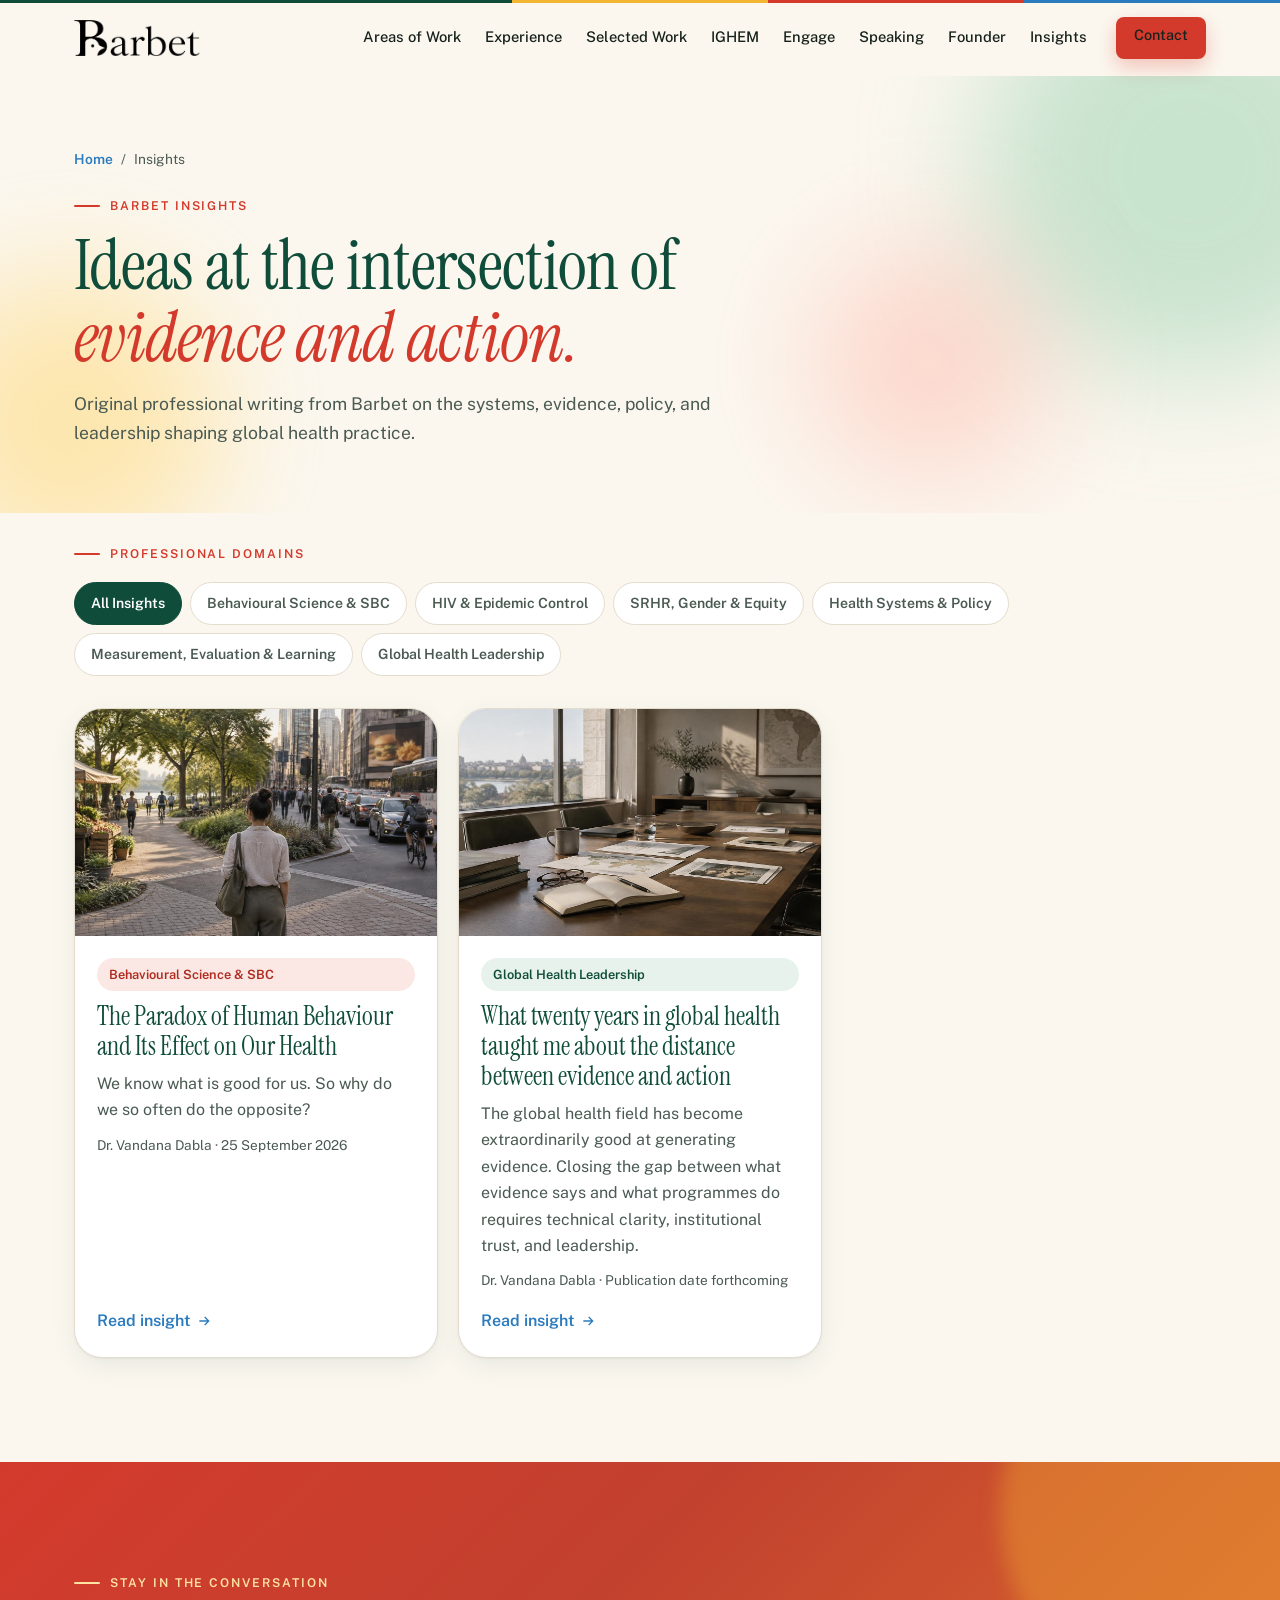
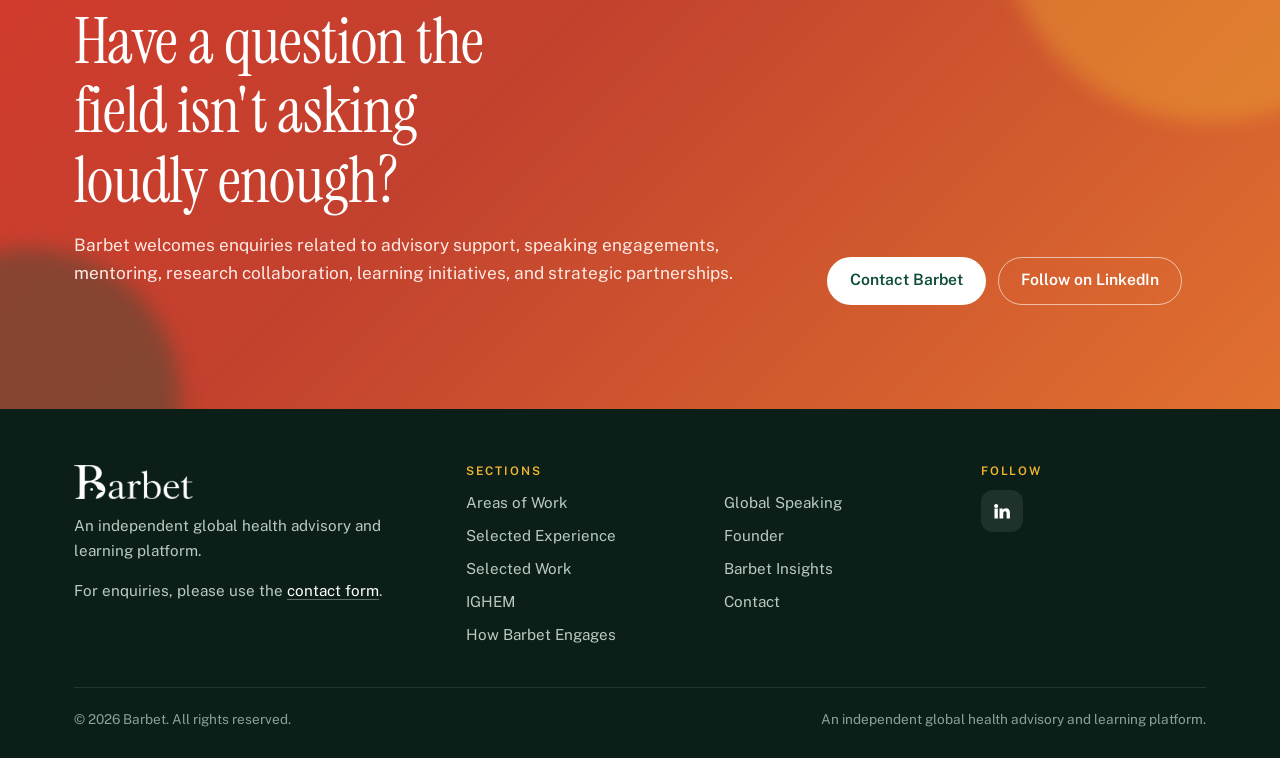
==== insights/index.html @ 93b140b6 "Barbet website" ====
<!doctype html>
<html lang="en" class="no-js">
<head>
  <meta charset="utf-8">
  <meta name="viewport" content="width=device-width, initial-scale=1, viewport-fit=cover">
  <title>Barbet Insights — Original thinking in global health</title>
  <meta name="description" content="Barbet Insights brings together original professional writing on evidence, policy, implementation, health equity, and global health leadership.">
  <meta name="theme-color" content="#0f4d3a">
  <link rel="canonical" href="https://barbetglobal.com/insights">
  <meta property="og:type" content="website">
  <meta property="og:site_name" content="Barbet">
  <meta property="og:url" content="https://barbetglobal.com/insights">
  <meta property="og:title" content="Barbet Insights — Original thinking in global health">
  <meta property="og:description" content="Barbet Insights brings together original professional writing on evidence, policy, implementation, health equity, and global health leadership.">
  <meta property="og:image" content="https://barbetglobal.com/assets/img/og-image.jpg">
  <meta name="twitter:card" content="summary_large_image">
  <meta name="twitter:title" content="Barbet Insights — Original thinking in global health">
  <meta name="twitter:description" content="Barbet Insights brings together original professional writing on evidence, policy, implementation, health equity, and global health leadership.">
  <meta name="twitter:image" content="https://barbetglobal.com/assets/img/og-image.jpg">
  <link rel="icon" type="image/png" href="../assets/img/favicon.png">
  <link rel="apple-touch-icon" href="../assets/img/apple-touch-icon.png">
  <link rel="preconnect" href="https://fonts.googleapis.com">
  <link rel="preconnect" href="https://fonts.gstatic.com" crossorigin>
  <link rel="stylesheet" href="https://fonts.googleapis.com/css2?family=Instrument+Serif:ital@0;1&family=Public+Sans:wght@300;400;500;600;700&display=swap">
  <link rel="stylesheet" href="../assets/css/site.css">
</head>
<body>
<a class="skip-link" href="#main">Skip to content</a>
<div class="progress" aria-hidden="true"></div>

<!-- HEADER (copied from index.html — keep in sync) -->
<header class="site-header">
  <div class="wrap header-inner">
    <a class="brand" href="../" aria-label="Barbet — home">
      <img src="../assets/img/barbet-logo.png" alt="Barbet" width="600" height="171">
    </a>
    <button class="nav-toggle" aria-expanded="false" aria-controls="site-nav">
      <svg viewBox="0 0 24 24" fill="none" stroke="currentColor" stroke-width="2" stroke-linecap="round"><path d="M4 7h16M4 12h16M4 17h10"/></svg><span class="sr-only">Open menu</span>
    </button>
    <nav class="nav" id="site-nav" aria-label="Main">
      <ul>
        <li><a href="../#areas">Areas of Work</a></li>
        <li><a href="../#experience">Experience</a></li>
        <li><a href="../#publications">Selected Work</a></li>
        <li><a href="../#ighem">IGHEM</a></li>
        <li><a href="../#engagements">Engage</a></li>
        <li><a href="../#speaking">Speaking</a></li>
        <li><a href="../#founder">Founder</a></li>
        <li><a href="../insights/">Insights</a></li>
      </ul>
      <div class="nav-cta"><a class="btn btn-primary btn-block" href="../#contact">Contact</a></div>
    </nav>
  </div>
</header>

<main id="main">
<section class="page-hero hero" aria-labelledby="page-title">
  <div class="hero-bg" aria-hidden="true"><span class="blob g"></span><span class="blob y"></span><span class="blob r"></span></div>
  <div class="wrap reveal">
    <nav class="breadcrumb" aria-label="Breadcrumb"><a href="../">Home</a><span>/</span><span>Insights</span></nav>
    <p class="eyebrow">Barbet Insights</p>
    <h1 id="page-title">Ideas at the intersection of <em class="accent">evidence and action.</em></h1>
    <p class="lead">Original professional writing from Barbet on the systems, evidence, policy, and leadership shaping global health practice.</p>
  </div>
</section>

<section class="section" style="padding-top:24px" aria-label="All insights">
  <div class="wrap">
    <p class="eyebrow">Professional domains</p>
    <div class="filters" data-filters role="toolbar" aria-label="Filter insights by domain">
        <button class="filter" data-filter="all" aria-pressed="true">All Insights</button>
        <button class="filter" data-filter="sbc" aria-pressed="false">Behavioural Science &amp; SBC</button>
        <button class="filter" data-filter="hiv" aria-pressed="false">HIV &amp; Epidemic Control</button>
        <button class="filter" data-filter="srhr" aria-pressed="false">SRHR, Gender &amp; Equity</button>
        <button class="filter" data-filter="systems" aria-pressed="false">Health Systems &amp; Policy</button>
        <button class="filter" data-filter="mel" aria-pressed="false">Measurement, Evaluation &amp; Learning</button>
        <button class="filter" data-filter="leadership" aria-pressed="false">Global Health Leadership</button>
    </div>
    <div class="insight-grid three">

      <!-- INSIGHT CARD — newest first. data-domain must match a filter button's data-filter. -->
      <article class="insight-card reveal" data-domain="sbc">
        <a class="media" href="the-paradox-of-human-behaviour/"><img src="../assets/img/insight-human-behaviour.jpg" alt="A woman stands at a crossroads between an environment representing healthy behaviours and an urban environment representing modern health pressures." loading="lazy" width="1400" height="882"></a>
        <div class="body">
          <span class="chip red">Behavioural Science &amp; SBC</span>
          <h3><a href="the-paradox-of-human-behaviour/">The Paradox of Human Behaviour and Its Effect on Our Health</a></h3>
          <p>We know what is good for us. So why do we so often do the opposite?</p>
          <p class="by">Dr. Vandana Dabla · 25 September 2026</p>
          <a class="text-link" href="the-paradox-of-human-behaviour/">Read insight <svg viewBox="0 0 24 24" fill="none" stroke="currentColor" stroke-width="2"><path d="M5 12h14M13 6l6 6-6 6"/></svg></a>
        </div>
      </article>

      <article class="insight-card reveal" data-domain="leadership" style="--d:.08s">
        <a class="media" href="distance-between-evidence-and-action/"><img src="../assets/img/insight-evidence-action.jpg" alt="A quiet policy meeting room with research papers, charts, and an open notebook" loading="lazy" width="1400" height="882"></a>
        <div class="body">
          <span class="chip">Global Health Leadership</span>
          <h3><a href="distance-between-evidence-and-action/">What twenty years in global health taught me about the distance between evidence and action</a></h3>
          <p>The global health field has become extraordinarily good at generating evidence. Closing the gap between what evidence says and what programmes do requires technical clarity, institutional trust, and leadership.</p>
          <p class="by">Dr. Vandana Dabla · Publication date forthcoming</p>
          <a class="text-link" href="distance-between-evidence-and-action/">Read insight <svg viewBox="0 0 24 24" fill="none" stroke="currentColor" stroke-width="2"><path d="M5 12h14M13 6l6 6-6 6"/></svg></a>
        </div>
      </article>

    </div>
    <p class="empty-note">New writing in this domain is on its way. <a class="text-link" href="../#contact">Suggest a question for Barbet to explore</a></p>
  </div>
</section>

<section class="section contact" aria-labelledby="sub-title">
  <div class="wrap">
    <div>
      <p class="eyebrow">Stay in the conversation</p>
      <h2 id="sub-title">Have a question the field isn't asking loudly enough?</h2>
      <p class="lead">Barbet welcomes enquiries related to advisory support, speaking engagements, mentoring, research collaboration, learning initiatives, and strategic partnerships.</p>
    </div>
    <div class="btn-row">
      <a class="btn btn-light" href="https://forms.gle/GpPDcCFwRe4NdmGh6" target="_blank" rel="noopener">Contact Barbet</a>
      <a class="btn btn-outline-light" href="https://www.linkedin.com/in/vandana-dabla-3a69a029/" target="_blank" rel="noopener">Follow on LinkedIn</a>
    </div>
  </div>
</section>
</main>

<!-- FOOTER (copied from index.html — keep in sync) -->
<footer class="site-footer">
  <div class="wrap">
    <div class="footer-grid">
      <div>
        <img class="flogo" src="../assets/img/barbet-logo-white.png" alt="Barbet" width="600" height="171">
        <p>An independent global health advisory and learning platform.</p>
        <p>For enquiries, please use the <a class="inline-link" href="https://forms.gle/GpPDcCFwRe4NdmGh6" target="_blank" rel="noopener">contact form</a>.</p>
      </div>
      <div>
        <h4>Sections</h4>
        <ul>
          <li><a href="../#areas">Areas of Work</a></li>
          <li><a href="../#experience">Selected Experience</a></li>
          <li><a href="../#publications">Selected Work</a></li>
          <li><a href="../#ighem">IGHEM</a></li>
          <li><a href="../#engagements">How Barbet Engages</a></li>
        </ul>
      </div>
      <div>
        <h4>&nbsp;</h4>
        <ul>
          <li><a href="../#speaking">Global Speaking</a></li>
          <li><a href="../#founder">Founder</a></li>
          <li><a href="../insights/">Barbet Insights</a></li>
          <li><a href="../#contact">Contact</a></li>
        </ul>
      </div>
      <div>
        <h4>Follow</h4>
        <div class="social">
          <a href="https://www.linkedin.com/in/vandana-dabla-3a69a029/" target="_blank" rel="noopener" aria-label="LinkedIn"><svg viewBox="0 0 24 24" fill="currentColor"><path d="M4.98 3.5a2.5 2.5 0 1 1 0 5 2.5 2.5 0 0 1 0-5zM3 9h4v12H3zM9 9h3.8v1.7h.1c.5-1 1.8-2 3.8-2 4 0 4.8 2.6 4.8 6V21h-4v-5.6c0-1.3 0-3-1.9-3s-2.1 1.4-2.1 2.9V21H9z"/></svg></a>
        </div>
      </div>
    </div>
    <div class="footer-bottom">
      <span>© <span data-year>2026</span> Barbet. All rights reserved.</span>
      <span>An independent global health advisory and learning platform.</span>
    </div>
  </div>
</footer>
<button class="to-top" aria-label="Back to top"><svg viewBox="0 0 24 24" fill="none" stroke="currentColor" stroke-width="2" stroke-linecap="round"><path d="M12 19V5M5 12l7-7 7 7"/></svg></button>
<script src="../assets/js/site.js" defer></script>
</body>
</html>
---- assets/css/site.css ----
/* =====================================================================
   BARBET — site stylesheet
   ---------------------------------------------------------------------
   Mobile-first: base styles are for phones; larger screens are added
   with min-width media queries (640 / 900 / 1100 / 1150 px).
   The full desktop menu appears at 1100 px; below that it is a burger.

   HOW TO EDIT
   - Colours: change ONLY the tokens in :root below.
   - Palette is drawn from the barbet bird (the bird hidden in the "B"
     of the logo): forest green body, crimson crown, sunflower throat,
     sky-blue cheek — on a warm paper background.
   - Every section uses a reusable class (.section, .card, .chip ...),
     so new sections can be built by copying an existing block.
   ===================================================================== */

:root {
  /* Brand colours */
  --forest: #0f4d3a;        /* primary — deep barbet green */
  --forest-deep: #0a3327;   /* dark sections */
  --leaf: #2f8f5b;          /* lighter green accents */
  --crimson: #d33a2c;       /* crown red — key highlights, CTAs */
  --crimson-deep: #b02a1e;
  --sun: #f2b632;           /* throat yellow — badges, underlines */
  --sky: #2b7bbf;           /* cheek blue — links, info */
  --plum: #7a3b69;          /* occasional accent */

  /* Neutrals */
  --ink: #16211c;           /* body text */
  --ink-soft: #4a5a52;      /* secondary text */
  --line: #e4dccd;          /* hairlines */
  --paper: #fbf7ef;         /* page background */
  --paper-2: #f4eee1;       /* alternate sections */
  --white: #ffffff;

  /* Soft tints for cards */
  --tint-green: #e6f2eb;
  --tint-red: #fbe7e3;
  --tint-sun: #fdf2d6;
  --tint-sky: #e3eef8;
  --tint-plum: #f3e6ef;

  /* Type */
  --serif: "Instrument Serif", "Iowan Old Style", Georgia, serif;
  --sans: "Public Sans", system-ui, -apple-system, "Segoe UI", Roboto, sans-serif;

  /* Layout */
  --wrap: 1180px;
  --gutter: 16px;
  --radius: 18px;
  --radius-lg: 28px;
  --shadow: 0 1px 2px rgba(15, 77, 58, .06), 0 8px 24px rgba(15, 77, 58, .08);
  --shadow-lg: 0 2px 6px rgba(15, 77, 58, .08), 0 24px 60px rgba(15, 77, 58, .16);
  --header-h: 64px;
}

/* ---------- Reset & base ---------- */
*, *::before, *::after { box-sizing: border-box; }
html { scroll-behavior: smooth; scroll-padding-top: calc(var(--header-h) + 12px); -webkit-text-size-adjust: 100%; }
body {
  margin: 0; background: var(--paper); color: var(--ink);
  font-family: var(--sans); font-size: 16px; line-height: 1.65; font-weight: 400;
  -webkit-font-smoothing: antialiased; text-rendering: optimizeLegibility;
  overflow-x: hidden;
}
img, svg, video, iframe { max-width: 100%; display: block; }
img { height: auto; }
a { color: inherit; text-decoration: none; }
p { margin: 0 0 1em; }
h1, h2, h3, h4 { margin: 0; font-weight: 400; line-height: 1.08; letter-spacing: -.01em; }
h1, h2 { font-family: var(--serif); }
h3 { font-family: var(--sans); font-weight: 600; font-size: 1.12rem; line-height: 1.3; letter-spacing: 0; }
em.accent, .accent { font-style: italic; color: var(--crimson); }
button { font: inherit; cursor: pointer; }
:focus-visible { outline: 3px solid var(--sun); outline-offset: 3px; border-radius: 6px; }
.sr-only { position: absolute; width: 1px; height: 1px; overflow: hidden; clip: rect(0 0 0 0); white-space: nowrap; }
.skip-link { position: absolute; left: 12px; top: -60px; z-index: 200; background: var(--forest); color: #fff; padding: 10px 16px; border-radius: 10px; }
.skip-link:focus { top: 12px; }

.wrap { width: 100%; max-width: var(--wrap); margin: 0 auto; padding: 0 var(--gutter); }

/* ---------- Reading progress ---------- */
.progress { position: fixed; top: 0; left: 0; height: 3px; width: 0; z-index: 120;
  background: linear-gradient(90deg, var(--leaf), var(--sun), var(--crimson)); }

/* ---------- Header ---------- */
.site-header {
  position: sticky; top: 0; z-index: 100; height: var(--header-h);
  background: rgba(251, 247, 239, .86); backdrop-filter: saturate(1.4) blur(14px); -webkit-backdrop-filter: saturate(1.4) blur(14px);
  border-bottom: 1px solid transparent; transition: border-color .3s, box-shadow .3s;
}
.site-header::before { content: ""; position: absolute; inset: 0 0 auto; height: 3px;
  background: linear-gradient(90deg, var(--forest) 0 40%, var(--sun) 40% 60%, var(--crimson) 60% 80%, var(--sky) 80%); }
.site-header.scrolled { border-color: var(--line); box-shadow: 0 6px 24px rgba(15,77,58,.06); }
.header-inner { height: 100%; display: flex; align-items: center; justify-content: space-between; gap: 16px; }
.brand img { height: 30px; width: auto; }
.nav-toggle {
  display: inline-flex; align-items: center; justify-content: center; width: 44px; height: 44px;
  border: 1px solid var(--line); background: var(--white); border-radius: 12px; color: var(--forest);
}
.nav-toggle svg { width: 22px; height: 22px; }
.nav {
  position: fixed; inset: var(--header-h) 0 auto 0; max-height: calc(100dvh - var(--header-h)); overflow-y: auto;
  background: var(--paper); border-bottom: 1px solid var(--line); box-shadow: var(--shadow-lg);
  padding: 8px var(--gutter) 20px; transform: translateY(-8px); opacity: 0; visibility: hidden;
  transition: opacity .25s, transform .25s, visibility .25s;
}
.nav.open { opacity: 1; transform: none; visibility: visible; }
.nav ul { list-style: none; margin: 0; padding: 0; }
.nav a { display: block; padding: 12px 4px; border-bottom: 1px solid var(--line); font-weight: 500; color: var(--ink); }
.nav a:hover, .nav a.active { color: var(--crimson); }
.nav .nav-cta { margin-top: 14px; }

/* ---------- Buttons ---------- */
.btn {
  display: inline-flex; align-items: center; justify-content: center; gap: 10px;
  min-height: 48px; padding: 12px 22px; border-radius: 999px; border: 1.5px solid transparent;
  font-weight: 600; font-size: .98rem; line-height: 1.2; transition: transform .2s, background .2s, color .2s, box-shadow .2s, border-color .2s;
}
.btn svg { width: 18px; height: 18px; flex: none; transition: transform .2s; }
.btn:hover svg { transform: translate(2px, -2px); }
.btn-primary { background: var(--crimson); color: #fff; box-shadow: 0 8px 20px rgba(211,58,44,.28); }
.btn-primary:hover { background: var(--crimson-deep); transform: translateY(-2px); }
.btn-dark { background: var(--forest); color: #fff; }
.btn-dark:hover { background: var(--forest-deep); transform: translateY(-2px); }
.btn-ghost { background: transparent; color: var(--forest); border-color: currentColor; }
.btn-ghost:hover { background: var(--forest); color: #fff; border-color: var(--forest); }
.btn-light { background: #fff; color: var(--forest); }
.btn-light:hover { background: var(--sun); color: var(--forest-deep); transform: translateY(-2px); }
.btn-outline-light { color: #fff; border-color: rgba(255,255,255,.6); }
.btn-outline-light:hover { background: #fff; color: var(--forest); }
.btn-block { width: 100%; }
.btn-row { display: flex; flex-wrap: wrap; gap: 12px; }

.text-link { color: var(--sky); font-weight: 600; display: inline-flex; align-items: center; gap: 6px; border-bottom: 1.5px solid transparent; }
.text-link:hover { border-color: currentColor; }
.text-link svg { width: 16px; height: 16px; }

/* ---------- Section scaffolding ---------- */
.section { padding: 72px 0; position: relative; }
.section.alt { background: var(--paper-2); }
.section.dark { background: var(--forest-deep); color: #eaf1ec; }
.eyebrow {
  display: inline-flex; align-items: center; gap: 10px; margin: 0 0 14px;
  font-size: .76rem; font-weight: 600; letter-spacing: .16em; text-transform: uppercase; color: var(--crimson);
}
.eyebrow::before { content: ""; width: 26px; height: 2px; background: currentColor; border-radius: 2px; }
.dark .eyebrow { color: var(--sun); }
.section-title { font-size: clamp(2.1rem, 7vw, 3.6rem); color: var(--forest); max-width: 18ch; }
.dark .section-title { color: #fff; }
.section-lead { font-size: 1.08rem; color: var(--ink-soft); max-width: 62ch; margin-top: 18px; }
.dark .section-lead { color: #c5d6cc; }
.section-head { margin-bottom: 40px; }

.chip { display: inline-flex; align-items: center; gap: 6px; padding: 6px 12px; border-radius: 999px; font-size: .8rem; font-weight: 600; background: var(--tint-green); color: var(--forest); }
.chip.red { background: var(--tint-red); color: var(--crimson-deep); }
.chip.sun { background: var(--tint-sun); color: #8a5a00; }
.chip.sky { background: var(--tint-sky); color: #1d5a8f; }
.chip.plum { background: var(--tint-plum); color: var(--plum); }

.card { background: var(--white); border: 1px solid var(--line); border-radius: var(--radius); padding: 24px; box-shadow: var(--shadow); }

/* =====================================================================
   HERO
   ===================================================================== */
.hero { position: relative; overflow: hidden; padding: 48px 0 64px; isolation: isolate; }
.hero-bg { position: absolute; inset: 0; z-index: -1; pointer-events: none; }
.blob { position: absolute; border-radius: 50%; filter: blur(60px); opacity: .55; animation: drift 18s ease-in-out infinite alternate; }
.blob.g { width: 420px; height: 420px; background: #9fd3b4; top: -120px; right: -120px; }
.blob.y { width: 300px; height: 300px; background: #ffd97a; bottom: -60px; left: -80px; animation-delay: -6s; }
.blob.r { width: 240px; height: 240px; background: #ff9f8f; top: 38%; right: 18%; opacity: .35; animation-delay: -12s; }
.blob.b { width: 260px; height: 260px; background: #9cc8ee; top: 10%; left: 30%; opacity: .3; animation-delay: -3s; }
@keyframes drift { to { transform: translate(40px, 30px) scale(1.08); } }
.hero-grid { display: grid; gap: 40px; }
.hero h1 { font-size: clamp(2.6rem, 10.5vw, 5.3rem); color: var(--forest); line-height: 1.02; }
.hero h1 .accent { color: var(--crimson); }
.hero h1 .hl { position: relative; white-space: nowrap; }
.hero h1 .hl::after { content: ""; position: absolute; left: 0; right: 0; bottom: .06em; height: .16em; background: var(--sun); z-index: -1; border-radius: 4px; opacity: .85; }
.hero .lead { font-size: 1.08rem; color: var(--ink-soft); margin-top: 22px; max-width: 60ch; }
.hero .lead strong { color: var(--forest); font-weight: 600; }
.hero .btn-row { margin-top: 28px; }
.hero-stats { display: grid; grid-template-columns: 1fr 1fr; gap: 12px; }
.stat {
  background: rgba(255,255,255,.78); border: 1px solid var(--line); border-radius: var(--radius); padding: 18px 16px;
  backdrop-filter: blur(6px); box-shadow: var(--shadow); position: relative; overflow: hidden;
}
.stat::before { content: ""; position: absolute; inset: 0 auto 0 0; width: 4px; background: var(--c, var(--leaf)); }
.stat b { display: block; font-family: var(--serif); font-weight: 400; font-size: 2.3rem; line-height: 1; color: var(--c, var(--forest)); }
.stat span { display: block; font-size: .84rem; color: var(--ink-soft); margin-top: 6px; line-height: 1.35; }
.stat.wide { grid-column: span 2; }
.hero-quote { grid-column: span 2; background: var(--forest); color: #eaf1ec; border-radius: var(--radius); padding: 20px; box-shadow: var(--shadow); }
.hero-quote p { font-family: var(--serif); font-size: 1.35rem; line-height: 1.25; margin: 0; color: #fff; }
.hero-quote p em { color: var(--sun); }

/* ---------- Trust ticker ---------- */
.trust { background: var(--forest); color: #d7e6dc; padding: 22px 0; overflow: hidden; }
.trust-label { font-size: .72rem; letter-spacing: .18em; text-transform: uppercase; color: var(--sun); font-weight: 600; margin-bottom: 10px; }
.ticker { display: flex; width: max-content; animation: tick 40s linear infinite; }
.ticker:hover { animation-play-state: paused; }
.ticker ul { display: flex; gap: 0; list-style: none; margin: 0; padding: 0; }
.ticker li { font-family: var(--serif); font-size: 1.45rem; color: #fff; white-space: nowrap; padding: 0 22px; display: flex; align-items: center; gap: 22px; }
.ticker li::after { content: "✦"; font-family: var(--sans); font-size: .8rem; color: var(--sun); }
.ticker li.muted { color: #bcd2c4; font-style: italic; }
@keyframes tick { to { transform: translateX(-50%); } }

/* =====================================================================
   WHAT'S NEW (posters / announcements strip)
   ===================================================================== */
.updates { padding: 56px 0 8px; }
.updates-head { display: flex; align-items: end; justify-content: space-between; gap: 16px; margin-bottom: 20px; }
.updates-head h2 { font-size: clamp(1.8rem, 6vw, 2.6rem); color: var(--forest); }
.rail { display: grid; grid-auto-flow: column; grid-auto-columns: 86%; gap: 16px; overflow-x: auto; scroll-snap-type: x mandatory; padding: 4px var(--gutter) 20px; margin: 0 calc(var(--gutter) * -1); scrollbar-width: thin; }
.rail > * { scroll-snap-align: start; }
.update-card { display: flex; flex-direction: column; background: #fff; border: 1px solid var(--line); border-radius: var(--radius); overflow: hidden; box-shadow: var(--shadow); transition: transform .25s, box-shadow .25s; }
.update-card:hover { transform: translateY(-4px); box-shadow: var(--shadow-lg); }
.update-media { aspect-ratio: 16 / 10; background: var(--tint-green); position: relative; overflow: hidden; }
.update-media img { width: 100%; height: 100%; object-fit: cover; }
.update-media.poster { aspect-ratio: 4 / 5; }
.update-media .badge { position: absolute; top: 12px; left: 12px; }
.update-body { padding: 18px 18px 20px; display: flex; flex-direction: column; gap: 8px; flex: 1; }
.update-body h3 { font-family: var(--serif); font-weight: 400; font-size: 1.45rem; color: var(--forest); line-height: 1.15; }
.update-body p { color: var(--ink-soft); font-size: .95rem; margin: 0; }
.update-body .text-link { margin-top: auto; padding-top: 6px; }
.update-art { display: grid; place-items: center; height: 100%; padding: 22px; text-align: center; font-family: var(--serif); font-size: 1.7rem; line-height: 1.1; color: #fff; }
.update-art small { display: block; font-family: var(--sans); font-size: .72rem; letter-spacing: .18em; text-transform: uppercase; margin-top: 10px; opacity: .85; }
.art-green { background: radial-gradient(circle at 20% 20%, #3aa36d, var(--forest) 70%); }
.art-red { background: radial-gradient(circle at 80% 10%, #ff7a5c, var(--crimson-deep) 70%); }
.art-sky { background: radial-gradient(circle at 30% 80%, #65b1ef, #1d5a8f 70%); }

/* =====================================================================
   AREAS OF WORK
   ===================================================================== */
.areas-grid { display: grid; gap: 14px; list-style: none; margin: 0; padding: 0; counter-reset: area; }
.area {
  --c: var(--forest); --t: var(--tint-green);
  position: relative; display: grid; grid-template-columns: 52px 1fr; gap: 16px; align-items: start;
  background: #fff; border: 1px solid var(--line); border-radius: var(--radius); padding: 20px; box-shadow: var(--shadow);
  transition: transform .25s, box-shadow .25s, border-color .25s; overflow: hidden;
}
.area:hover { transform: translateY(-4px); box-shadow: var(--shadow-lg); border-color: var(--c); }
.area::after { counter-increment: area; content: "0" counter(area); position: absolute; right: 16px; top: 12px; font-family: var(--serif); font-size: 1.6rem; color: var(--t); -webkit-text-stroke: 1px var(--c); opacity: .6; }
.area .ico { width: 52px; height: 52px; border-radius: 14px; background: var(--t); color: var(--c); display: grid; place-items: center; }
.area .ico svg { width: 26px; height: 26px; }
.area h3 { color: var(--ink); padding-right: 36px; }
.area p { margin: 6px 0 0; font-size: .93rem; color: var(--ink-soft); }
.area.c1 { --c: var(--forest); --t: var(--tint-green); }
.area.c2 { --c: var(--crimson); --t: var(--tint-red); }
.area.c3 { --c: var(--plum); --t: var(--tint-plum); }
.area.c4 { --c: #b07800; --t: var(--tint-sun); }
.area.c5 { --c: var(--sky); --t: var(--tint-sky); }
.area.c6 { --c: var(--leaf); --t: var(--tint-green); }
.area.c7 { --c: var(--crimson-deep); --t: var(--tint-sun); }

/* =====================================================================
   SELECTED EXPERIENCE (timeline)
   ===================================================================== */
.exp-list { list-style: none; margin: 0; padding: 0; position: relative; }
.exp-list::before { content: ""; position: absolute; left: 21px; top: 8px; bottom: 8px; width: 2px; background: linear-gradient(var(--leaf), var(--sun), var(--crimson), var(--sky)); border-radius: 2px; }
.exp-item { position: relative; padding: 0 0 26px 64px; }
.exp-item:last-child { padding-bottom: 0; }
.exp-num { position: absolute; left: 0; top: 0; width: 44px; height: 44px; border-radius: 50%; background: #fff; border: 2px solid var(--c, var(--forest)); color: var(--c, var(--forest)); display: grid; place-items: center; font-family: var(--serif); font-size: 1.2rem; }
.exp-item h3 { color: var(--forest); margin-bottom: 4px; }
.exp-item p { margin: 0; color: var(--ink-soft); }
.exp-side { margin-top: 36px; }
.orgs { display: flex; flex-wrap: wrap; gap: 8px; margin-top: 14px; }

/* =====================================================================
   SELECTED WORK / PUBLICATIONS
   ===================================================================== */
.pub-list { list-style: none; margin: 0; padding: 0; display: grid; gap: 14px; }
.pub {
  display: grid; grid-template-columns: auto 1fr; gap: 14px 16px; align-items: start;
  background: #fff; border: 1px solid var(--line); border-radius: var(--radius); padding: 20px; box-shadow: var(--shadow);
  transition: transform .25s, box-shadow .25s, border-color .25s;
}
.pub:hover { transform: translateY(-3px); box-shadow: var(--shadow-lg); border-color: var(--sky); }
.pub .n { font-family: var(--serif); font-size: 2rem; line-height: 1; color: var(--c, var(--crimson)); min-width: 40px; }
.pub h3 { font-family: var(--serif); font-weight: 400; font-size: 1.35rem; line-height: 1.2; color: var(--ink); }
.pub .meta { display: flex; flex-wrap: wrap; gap: 8px; align-items: center; margin-top: 10px; font-size: .85rem; color: var(--ink-soft); }
.pub .go { margin-left: auto; color: var(--sky); display: inline-flex; gap: 4px; align-items: center; font-weight: 600; }
.pub .go svg { width: 16px; height: 16px; }
.portfolio-band {
  margin-top: 28px; border-radius: var(--radius-lg); padding: 28px 22px; color: #fff; position: relative; overflow: hidden;
  background: linear-gradient(135deg, var(--forest) 0%, #155f47 55%, var(--leaf) 100%);
}
.portfolio-band::after { content: ""; position: absolute; width: 260px; height: 260px; right: -80px; bottom: -120px; border-radius: 50%; background: var(--sun); opacity: .25; }
.portfolio-band .big { font-family: var(--serif); font-size: 3.4rem; line-height: 1; color: var(--sun); }
.portfolio-band p { color: #d7e6dc; max-width: 56ch; }
.portfolio-band .btn-row { position: relative; z-index: 1; }
.leader-grid { display: grid; gap: 14px; margin-top: 36px; }
.leader { display: flex; gap: 14px; align-items: flex-start; padding: 18px; border-radius: var(--radius); background: var(--t, var(--tint-sky)); }
.leader .dot { flex: none; width: 36px; height: 36px; border-radius: 50%; display: grid; place-items: center; background: #fff; color: var(--c, var(--sky)); font-family: var(--serif); font-size: 1.1rem; }
.leader p { margin: 0; color: var(--ink); }

/* =====================================================================
   IGHEM (dark feature)
   ===================================================================== */
.ighem { background: radial-gradient(1200px 600px at 90% -10%, rgba(242,182,50,.18), transparent 60%), radial-gradient(900px 500px at -10% 110%, rgba(211,58,44,.22), transparent 60%), var(--forest-deep); color: #dbe7df; overflow: hidden; }
.ighem-grid { display: grid; gap: 40px; align-items: center; }
.ighem .section-title { color: #fff; }
.ighem .eyebrow { color: var(--sun); }
.ighem h2 .accent { color: var(--sun); }
.ighem p { color: #c8d9ce; }
.ighem .pull { font-family: var(--serif); font-size: 1.5rem; line-height: 1.25; color: #fff; border-left: 3px solid var(--sun); padding-left: 18px; margin: 26px 0; }
.ighem-badges { display: grid; gap: 12px; margin: 26px 0; }
.ib { display: flex; gap: 14px; align-items: center; padding: 16px; border-radius: 16px; background: rgba(255,255,255,.06); border: 1px solid rgba(255,255,255,.12); }
.ib b { font-family: var(--serif); font-weight: 400; font-size: 1.9rem; color: var(--sun); line-height: 1; min-width: 96px; }
.ib span { font-size: .92rem; color: #dbe7df; line-height: 1.4; }
.rings { position: relative; width: 100%; max-width: 440px; aspect-ratio: 1; margin: 0 auto; }
.rings svg { width: 100%; height: 100%; overflow: visible; }
.rings .spin { transform-origin: 50% 50%; animation: spin 60s linear infinite; }
@keyframes spin { to { transform: rotate(360deg); } }

/* =====================================================================
   HOW BARBET ENGAGES
   ===================================================================== */
.engage-grid { display: grid; gap: 16px; list-style: none; margin: 0; padding: 0; }
.engage {
  --c: var(--forest); position: relative; padding: 26px 22px; border-radius: var(--radius-lg); background: #fff; border: 1px solid var(--line);
  box-shadow: var(--shadow); overflow: hidden; transition: transform .25s, box-shadow .25s;
}
.engage:hover { transform: translateY(-5px); box-shadow: var(--shadow-lg); }
.engage::before { content: ""; position: absolute; inset: 0 0 auto; height: 6px; background: var(--c); }
.engage .num { font-family: var(--serif); font-size: 3rem; line-height: 1; color: var(--c); opacity: .9; }
.engage h3 { font-family: var(--serif); font-weight: 400; font-size: 1.6rem; line-height: 1.12; color: var(--ink); margin: 10px 0 10px; }
.engage p { margin: 0; color: var(--ink-soft); }
.engage.e1 { --c: var(--forest); } .engage.e2 { --c: var(--sky); } .engage.e3 { --c: var(--crimson); } .engage.e4 { --c: #c98f00; }
.engage-cta { margin-top: 28px; display: grid; gap: 16px; align-items: center; padding: 24px; border-radius: var(--radius-lg); background: var(--tint-sun); border: 1px dashed #e7c46c; }
.engage-cta p { margin: 0; font-family: var(--serif); font-size: 1.45rem; line-height: 1.25; color: var(--forest); }

/* =====================================================================
   GLOBAL SPEAKING
   ===================================================================== */
.talks { display: grid; gap: 18px; }
.talk { background: #fff; border: 1px solid var(--line); border-radius: var(--radius-lg); overflow: hidden; box-shadow: var(--shadow); display: flex; flex-direction: column; }
.talk-top { padding: 20px 20px 18px; color: #fff; background: var(--c, var(--forest)); position: relative; overflow: hidden; }
.talk-top::after { content: ""; position: absolute; right: -40px; top: -40px; width: 140px; height: 140px; border-radius: 50%; background: rgba(255,255,255,.12); }
.talk-top .conf { font-size: .74rem; font-weight: 600; letter-spacing: .14em; text-transform: uppercase; opacity: .9; }
.talk-top .where { display: flex; align-items: center; gap: 8px; margin-top: 8px; font-family: var(--serif); font-size: 1.5rem; line-height: 1.1; }
.talk-top .where svg { width: 18px; height: 18px; flex: none; }
.talk.t1 { --c: #1d5a8f; } .talk.t2 { --c: var(--forest); } .talk.t3 { --c: var(--crimson-deep); } .talk.t4 { --c: var(--plum); }
.talk-body { padding: 20px; display: flex; flex-direction: column; gap: 12px; flex: 1; }
.talk-body h3 { font-family: var(--serif); font-weight: 400; font-size: 1.4rem; line-height: 1.18; color: var(--ink); }
.talk-body .session { font-size: .9rem; color: var(--ink-soft); font-style: italic; margin: 0; }
.talk-body p { margin: 0; color: var(--ink-soft); font-size: .96rem; }
.talk-links { display: flex; flex-wrap: wrap; gap: 8px; margin-top: auto; padding-top: 6px; }
.talk-links a { display: inline-flex; align-items: center; gap: 6px; padding: 8px 12px; border-radius: 999px; background: var(--paper-2); font-size: .84rem; font-weight: 600; color: var(--forest); transition: background .2s, color .2s; }
.talk-links a:hover { background: var(--forest); color: #fff; }
.talk-links svg { width: 14px; height: 14px; }
/* Click-to-load YouTube (no tracking until clicked) */
.yt { position: relative; aspect-ratio: 16 / 9; background: #000 center / cover no-repeat; border: 0; padding: 0; width: 100%; border-radius: 14px; overflow: hidden; cursor: pointer; }
.yt::before { content: ""; position: absolute; inset: 0; background: linear-gradient(180deg, rgba(0,0,0,.05), rgba(0,0,0,.45)); }
.yt .play { position: absolute; inset: 0; margin: auto; width: 68px; height: 68px; border-radius: 50%; background: var(--crimson); display: grid; place-items: center; box-shadow: 0 10px 30px rgba(0,0,0,.35); transition: transform .2s; }
.yt:hover .play { transform: scale(1.08); }
.yt .play svg { width: 26px; height: 26px; color: #fff; margin-left: 4px; }
.yt .yt-label { position: absolute; left: 14px; bottom: 12px; color: #fff; font-size: .82rem; font-weight: 600; }
.yt iframe { position: absolute; inset: 0; width: 100%; height: 100%; border: 0; }
.speaking-note { margin-top: 28px; font-family: var(--serif); font-size: 1.35rem; line-height: 1.3; color: var(--forest); max-width: 60ch; }

/* =====================================================================
   FOUNDER
   ===================================================================== */
.founder-grid { display: grid; gap: 36px; }
.founder-card { position: relative; border-radius: var(--radius-lg); overflow: hidden; background: linear-gradient(160deg, var(--forest) 0%, #0d3f30 60%, #132a22 100%); color: #fff; padding: 28px 24px; box-shadow: var(--shadow-lg); }
.founder-card .portrait { width: 132px; height: 132px; border-radius: 50%; margin-bottom: 20px; position: relative; display: grid; place-items: center; font-family: var(--serif); font-size: 3.2rem; color: var(--forest);
  background: conic-gradient(var(--sun), var(--crimson), var(--sky), var(--leaf), var(--sun)); padding: 5px; }
.founder-card .portrait > * { width: 100%; height: 100%; border-radius: 50%; background: var(--paper); display: grid; place-items: center; object-fit: cover; }
.founder-card h3 { font-family: var(--serif); font-weight: 400; font-size: 2.1rem; line-height: 1.05; }
.founder-card .roles { color: var(--sun); font-size: .9rem; margin: 8px 0 18px; letter-spacing: .02em; }
.founder-card .facts { list-style: none; margin: 0 0 22px; padding: 0; display: grid; grid-template-columns: 1fr 1fr; gap: 10px; }
.founder-card .facts li { background: rgba(255,255,255,.08); border: 1px solid rgba(255,255,255,.12); border-radius: 14px; padding: 12px; font-size: .8rem; line-height: 1.3; color: #d7e6dc; }
.founder-card .facts b { display: block; font-family: var(--serif); font-weight: 400; font-size: 1.7rem; color: #fff; line-height: 1; margin-bottom: 4px; }
.founder-text p { font-size: 1.04rem; color: var(--ink); }
.founder-text .big-quote { font-family: var(--serif); font-size: clamp(1.5rem, 5vw, 2rem); line-height: 1.2; color: var(--forest); margin: 24px 0; padding: 18px 0 18px 20px; border-left: 4px solid var(--crimson); }
.cred { margin-top: 22px; padding: 20px; border-radius: var(--radius); background: #fff; border: 1px solid var(--line); }
.cred h4 { font-size: .74rem; letter-spacing: .16em; text-transform: uppercase; color: var(--crimson); margin-bottom: 10px; font-weight: 600; }
.cred p { font-size: .95rem; color: var(--ink-soft); margin: 0; }

/* =====================================================================
   INSIGHTS (cards — used on home and /insights)
   ===================================================================== */
.insight-grid { display: grid; gap: 20px; }
.insight-card { display: flex; flex-direction: column; background: #fff; border: 1px solid var(--line); border-radius: var(--radius-lg); overflow: hidden; box-shadow: var(--shadow); transition: transform .25s, box-shadow .25s; }
.insight-card:hover { transform: translateY(-5px); box-shadow: var(--shadow-lg); }
.insight-card .media { aspect-ratio: 16 / 10; overflow: hidden; background: var(--tint-green); }
.insight-card .media img { width: 100%; height: 100%; object-fit: cover; transition: transform .6s; }
.insight-card:hover .media img { transform: scale(1.04); }
.insight-card .body { padding: 22px; display: flex; flex-direction: column; gap: 10px; flex: 1; }
.insight-card h3 { font-family: var(--serif); font-weight: 400; font-size: 1.65rem; line-height: 1.14; color: var(--forest); }
.insight-card p { margin: 0; color: var(--ink-soft); }
.insight-card .by { font-size: .85rem; color: var(--ink-soft); }
.insight-card .text-link { margin-top: auto; padding-top: 6px; }
.insight-card[hidden] { display: none; }

.filters { display: flex; gap: 8px; overflow-x: auto; padding: 4px 0 14px; margin-bottom: 18px; scrollbar-width: none; }
.filters::-webkit-scrollbar { display: none; }
.filter { flex: none; padding: 9px 16px; border-radius: 999px; border: 1.5px solid var(--line); background: #fff; font-size: .88rem; font-weight: 600; color: var(--ink-soft); transition: all .2s; }
.filter:hover { border-color: var(--forest); color: var(--forest); }
.filter[aria-pressed="true"] { background: var(--forest); border-color: var(--forest); color: #fff; }
.empty-note { display: none; padding: 26px; border-radius: var(--radius); background: #fff; border: 1px dashed var(--line); color: var(--ink-soft); text-align: center; }
.empty-note.show { display: block; }

/* =====================================================================
   CONTACT
   ===================================================================== */
.contact { position: relative; overflow: hidden; background: linear-gradient(135deg, var(--crimson) 0%, #c2412e 40%, #e0712f 100%); color: #fff; }
.contact::before, .contact::after { content: ""; position: absolute; border-radius: 50%; }
.contact::before { width: 420px; height: 420px; background: rgba(242,182,50,.35); right: -140px; top: -160px; filter: blur(10px); }
.contact::after { width: 300px; height: 300px; background: rgba(15,77,58,.35); left: -120px; bottom: -140px; filter: blur(10px); }
.contact .wrap { position: relative; z-index: 1; }
.contact .eyebrow { color: #ffe3a3; }
.contact h2 { font-size: clamp(2.2rem, 8vw, 4rem); color: #fff; max-width: 16ch; }
.contact p.lead { color: #ffe9e3; font-size: 1.08rem; max-width: 60ch; margin-top: 16px; }
.enquiry-types { display: flex; flex-wrap: wrap; gap: 8px; margin: 22px 0 28px; padding: 0; list-style: none; }
.enquiry-types li { padding: 8px 14px; border-radius: 999px; background: rgba(255,255,255,.16); border: 1px solid rgba(255,255,255,.28); font-size: .88rem; font-weight: 500; }

/* =====================================================================
   FOOTER
   ===================================================================== */
.site-footer { background: #0b1f18; color: #b9cbc0; padding: 56px 0 28px; font-size: .95rem; }
.footer-grid { display: grid; gap: 32px; }
.site-footer img.flogo { height: 34px; width: auto; margin-bottom: 14px; }
.site-footer h4 { font-size: .74rem; letter-spacing: .16em; text-transform: uppercase; color: var(--sun); margin-bottom: 12px; font-weight: 600; }
.site-footer ul { list-style: none; margin: 0; padding: 0; display: grid; gap: 8px; }
.site-footer a:hover { color: #fff; }
.site-footer .inline-link { color: #fff; border-bottom: 1px solid rgba(255,255,255,.35); }
.social { display: flex; gap: 10px; margin-top: 4px; }
.social a { width: 42px; height: 42px; border-radius: 12px; display: grid; place-items: center; background: rgba(255,255,255,.08); color: #fff; transition: background .2s; }
.social a:hover { background: var(--sky); }
.social svg { width: 20px; height: 20px; }
.footer-bottom { margin-top: 40px; padding-top: 20px; border-top: 1px solid rgba(255,255,255,.1); display: flex; flex-wrap: wrap; gap: 10px; justify-content: space-between; font-size: .85rem; color: #8aa396; }

/* Back to top */
.to-top { position: fixed; right: 16px; bottom: 16px; z-index: 90; width: 46px; height: 46px; border-radius: 50%; border: 0; background: var(--forest); color: #fff; display: grid; place-items: center; box-shadow: var(--shadow-lg); opacity: 0; transform: translateY(12px); pointer-events: none; transition: opacity .3s, transform .3s; }
.to-top.show { opacity: 1; transform: none; pointer-events: auto; }
.to-top svg { width: 20px; height: 20px; }

/* =====================================================================
   ARTICLE PAGES
   ===================================================================== */
.page-hero { padding: 48px 0 36px; position: relative; overflow: hidden; }
.page-hero h1 { font-size: clamp(2.4rem, 9vw, 4.4rem); color: var(--forest); max-width: 20ch; }
.page-hero .lead { font-size: 1.1rem; color: var(--ink-soft); margin-top: 16px; max-width: 60ch; }
.breadcrumb { display: flex; flex-wrap: wrap; gap: 8px; align-items: center; font-size: .86rem; color: var(--ink-soft); margin-bottom: 18px; }
.breadcrumb a { color: var(--sky); font-weight: 600; }
.article-head { padding: 36px 0 28px; }
.article-head h1 { font-size: clamp(2.2rem, 8.5vw, 4rem); color: var(--forest); line-height: 1.05; max-width: 22ch; }
.article-head .standfirst { font-family: var(--serif); font-size: clamp(1.3rem, 4.6vw, 1.7rem); line-height: 1.3; color: var(--ink-soft); margin-top: 18px; max-width: 46ch; font-style: italic; }
.byline { display: flex; align-items: center; gap: 12px; margin-top: 22px; flex-wrap: wrap; }
.byline .av, .author-box .av { width: 44px; height: 44px; border-radius: 50%; background: conic-gradient(var(--sun), var(--crimson), var(--sky), var(--leaf), var(--sun)); padding: 2px; }
.byline .av span, .author-box .av span { display: grid; place-items: center; width: 100%; height: 100%; border-radius: 50%; background: var(--paper); font-family: var(--serif); color: var(--forest); font-size: 1.05rem; }
.byline .who { font-weight: 600; color: var(--ink); line-height: 1.2; }
.byline .when { font-size: .86rem; color: var(--ink-soft); }
.article-figure { margin: 0 0 8px; }
.article-figure img { width: 100%; border-radius: var(--radius-lg); aspect-ratio: 16 / 9; object-fit: cover; box-shadow: var(--shadow-lg); }
.article-figure figcaption { font-size: .82rem; color: var(--ink-soft); margin-top: 10px; }
.prose { max-width: 68ch; margin: 0 auto; font-size: 1.1rem; line-height: 1.8; }
.prose p { margin-bottom: 1.3em; }
.prose > p:first-of-type:not(.epigraph)::first-letter { float: left; font-family: var(--serif); font-size: 4.6em; line-height: .82; margin: .06em .1em 0 0; color: var(--crimson); }
.prose blockquote { margin: 2em 0; padding: 26px 22px; border-radius: var(--radius); background: var(--forest); color: #fff; font-family: var(--serif); font-size: 1.55rem; line-height: 1.3; position: relative; }
.prose blockquote::before { content: "\201C"; position: absolute; top: -18px; left: 18px; font-size: 5rem; line-height: 1; color: var(--sun); }
.prose .epigraph { font-family: var(--serif); font-size: 1.4rem; line-height: 1.35; color: var(--forest); font-style: italic; }
.prose .closing { font-family: var(--serif); font-size: 1.5rem; line-height: 1.3; text-align: center; color: var(--crimson); padding: 22px 0; border-top: 1px solid var(--line); border-bottom: 1px solid var(--line); }
.author-box { max-width: 68ch; margin: 36px auto 0; display: grid; grid-template-columns: 60px 1fr; gap: 16px; align-items: center; padding: 22px; border-radius: var(--radius); background: var(--tint-green); }
.author-box .av { width: 60px; height: 60px; }
.author-box p { margin: 0; color: var(--ink); }
.share { max-width: 68ch; margin: 26px auto 0; display: flex; flex-wrap: wrap; gap: 10px; align-items: center; }
.share span { font-size: .8rem; font-weight: 600; letter-spacing: .14em; text-transform: uppercase; color: var(--ink-soft); margin-right: 4px; }
.share a, .share button { display: inline-flex; align-items: center; gap: 8px; padding: 9px 14px; border-radius: 999px; border: 1.5px solid var(--line); background: #fff; font-size: .86rem; font-weight: 600; color: var(--forest); transition: all .2s; }
.share a:hover, .share button:hover { border-color: var(--forest); background: var(--forest); color: #fff; }
.share svg { width: 16px; height: 16px; }

/* ---------- Reveal on scroll ---------- */
.reveal { opacity: 0; transform: translateY(22px); transition: opacity .7s ease, transform .7s ease; transition-delay: var(--d, 0s); }
.reveal.in { opacity: 1; transform: none; }
.no-js .reveal { opacity: 1; transform: none; }

/* =====================================================================
   BREAKPOINTS (mobile-first)
   ===================================================================== */
@media (min-width: 640px) {
  :root { --gutter: 24px; }
  .hero-stats { grid-template-columns: repeat(3, 1fr); }
  .stat.wide { grid-column: span 1; }
  .hero-quote { grid-column: span 3; }
  .areas-grid { grid-template-columns: 1fr 1fr; }
  .rail { grid-auto-columns: 46%; }
  .pub-list { gap: 16px; }
  .leader-grid { grid-template-columns: repeat(3, 1fr); }
  .engage-grid { grid-template-columns: 1fr 1fr; }
  .talks { grid-template-columns: 1fr 1fr; }
  .insight-grid { grid-template-columns: 1fr 1fr; }
  .footer-grid { grid-template-columns: 1.4fr 1fr 1fr; }
  .engage-cta { grid-template-columns: 1fr auto; }
  .founder-card .facts { grid-template-columns: repeat(2, 1fr); }
}

@media (min-width: 900px) {
  :root { --header-h: 76px; }
  .section { padding: 104px 0; }
  .section-title { max-width: 22ch; }
  .brand img { height: 36px; }
  .hero { padding: 72px 0 96px; }
  .hero-grid { grid-template-columns: 1.25fr .9fr; align-items: center; gap: 56px; }
  .hero-stats { grid-template-columns: 1fr 1fr; }
  .stat.wide { grid-column: span 2; }
  .hero-quote { grid-column: span 2; }
  .areas-grid { grid-template-columns: repeat(3, 1fr); }
  .areas-grid .area:nth-child(7) { grid-column: span 3; }
  .rail { grid-auto-flow: row; grid-template-columns: repeat(3, 1fr); grid-auto-columns: auto; overflow: visible; margin: 0; padding: 4px 0 0; }
  .exp-layout { display: grid; grid-template-columns: 1.3fr .9fr; gap: 64px; align-items: start; }
  .exp-side { margin-top: 0; position: sticky; top: calc(var(--header-h) + 24px); }
  .pub { grid-template-columns: 64px 1fr; padding: 24px 28px; }
  .pub .n { font-size: 2.6rem; }
  .portfolio-band { padding: 40px; display: grid; grid-template-columns: auto 1fr auto; gap: 32px; align-items: center; }
  .portfolio-band p { margin: 0; }
  .ighem-grid { grid-template-columns: 1.15fr .85fr; gap: 72px; }
  .ighem-badges { grid-template-columns: 1fr 1fr; }
  .engage-grid { grid-template-columns: repeat(4, 1fr); }
  .founder-grid { grid-template-columns: .85fr 1.15fr; gap: 64px; align-items: start; }
  .founder-card { position: sticky; top: calc(var(--header-h) + 24px); padding: 36px 32px; }
  .insight-grid.three { grid-template-columns: repeat(3, 1fr); }
  .filters { flex-wrap: wrap; overflow: visible; }
  .contact .wrap { display: grid; grid-template-columns: 1.3fr .7fr; gap: 48px; align-items: end; }
  .footer-grid { grid-template-columns: 1.6fr 1fr 1fr 1fr; }
  .page-hero { padding: 72px 0 48px; }
  .article-head { padding: 64px 0 40px; }
  .prose blockquote { padding: 32px 36px; font-size: 1.8rem; margin-left: -40px; margin-right: -40px; }
}


/* Desktop menu (below this width the burger menu is used) */
@media (min-width: 1100px) {
  .nav-toggle { display: none; }
  .nav { position: static; max-height: none; overflow: visible; background: none; border: 0; box-shadow: none; padding: 0; transform: none; opacity: 1; visibility: visible; display: flex; align-items: center; gap: 18px; }
  .nav ul { display: flex; gap: 2px; }
  .nav a { border: 0; padding: 8px 9px; font-size: .88rem; border-radius: 8px; position: relative; }
  .nav a::after { content: ""; position: absolute; left: 9px; right: 9px; bottom: 2px; height: 2px; background: var(--crimson); transform: scaleX(0); transform-origin: left; transition: transform .25s; }
  .nav a:hover::after, .nav a.active::after { transform: scaleX(1); }
  .nav .nav-cta { margin: 0; }
  .nav .nav-cta .btn { min-height: 42px; padding: 9px 18px; font-size: .9rem; }
}

@media (min-width: 1150px) {
  .nav a { padding: 8px 11px; font-size: .92rem; }
  .talks { grid-template-columns: repeat(2, 1fr); gap: 24px; }
}

/* ---------- Motion & print ---------- */
@media (prefers-reduced-motion: reduce) {
  *, *::before, *::after { animation: none !important; transition: none !important; scroll-behavior: auto !important; }
  .reveal { opacity: 1; transform: none; }
}
@media print {
  .site-header, .to-top, .progress, .hero-bg, .share, .nav-toggle { display: none !important; }
  body { background: #fff; }
  .section { padding: 24px 0; }
}
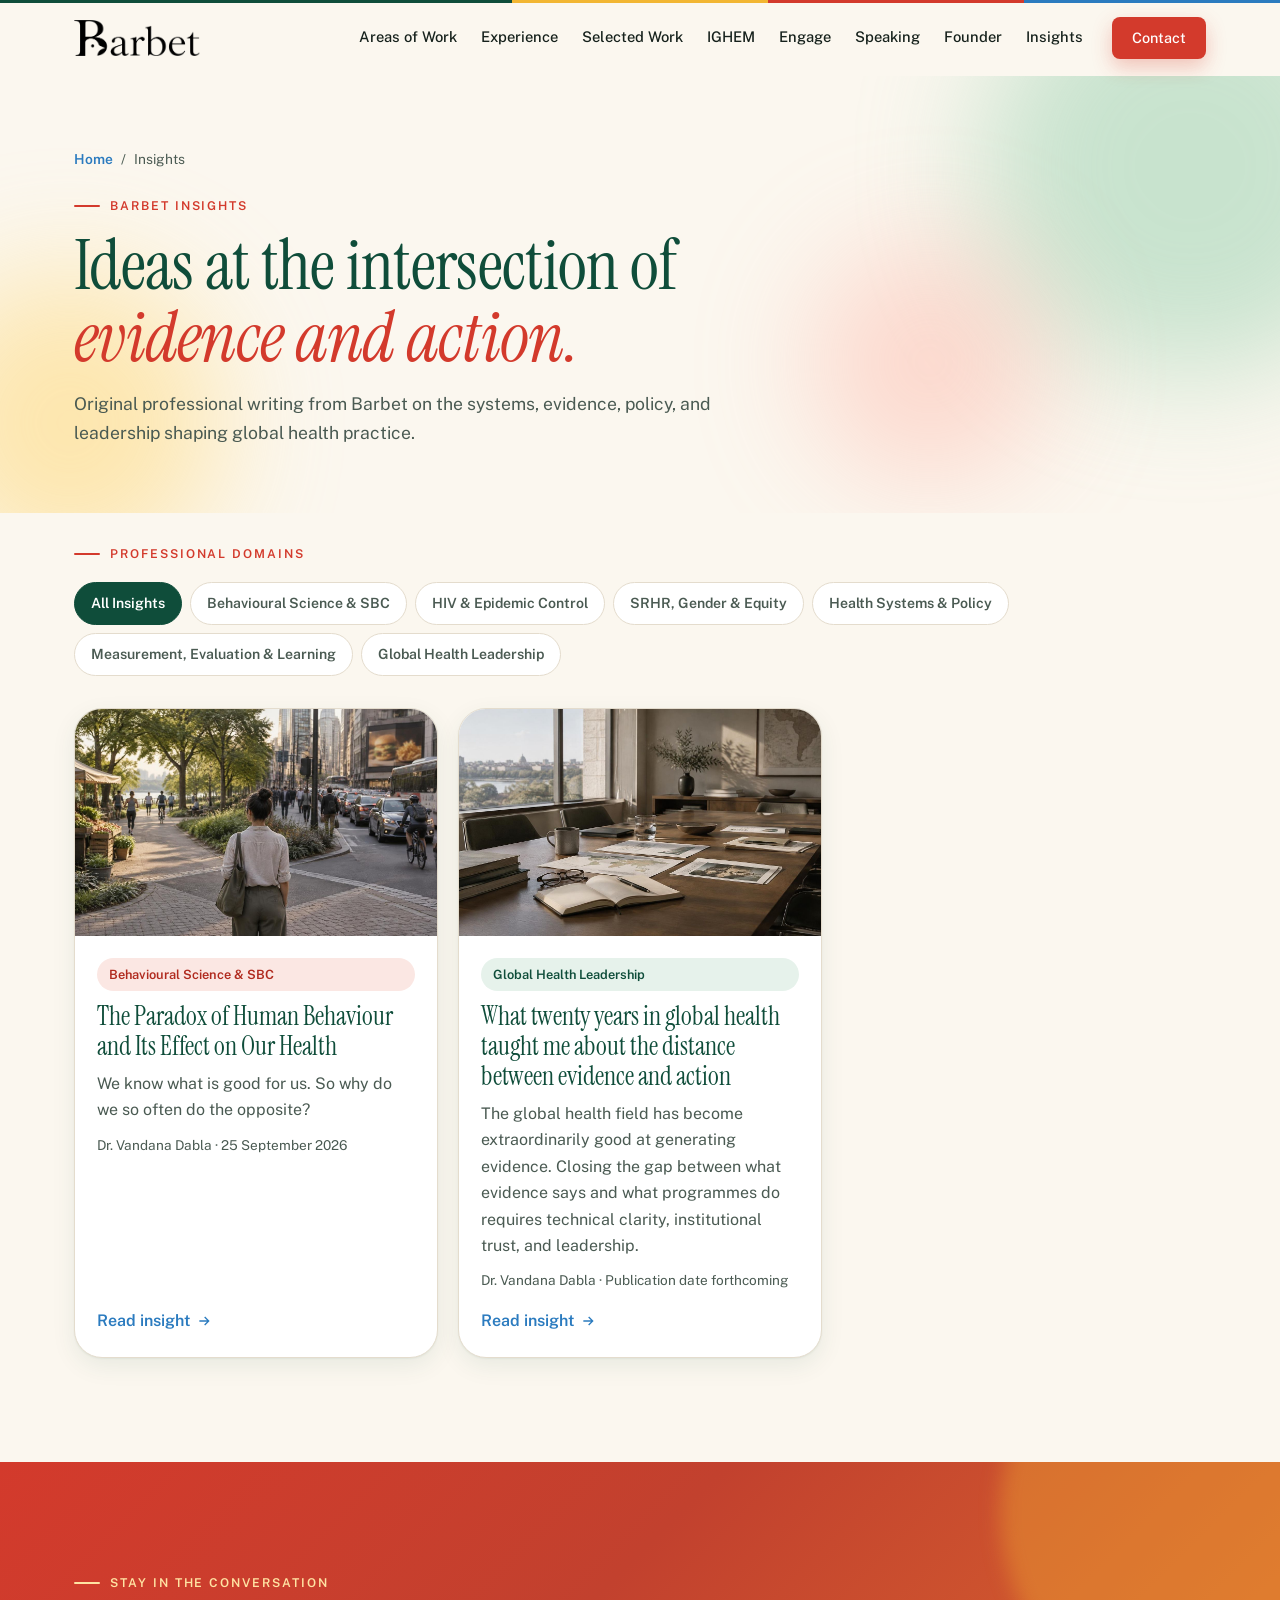
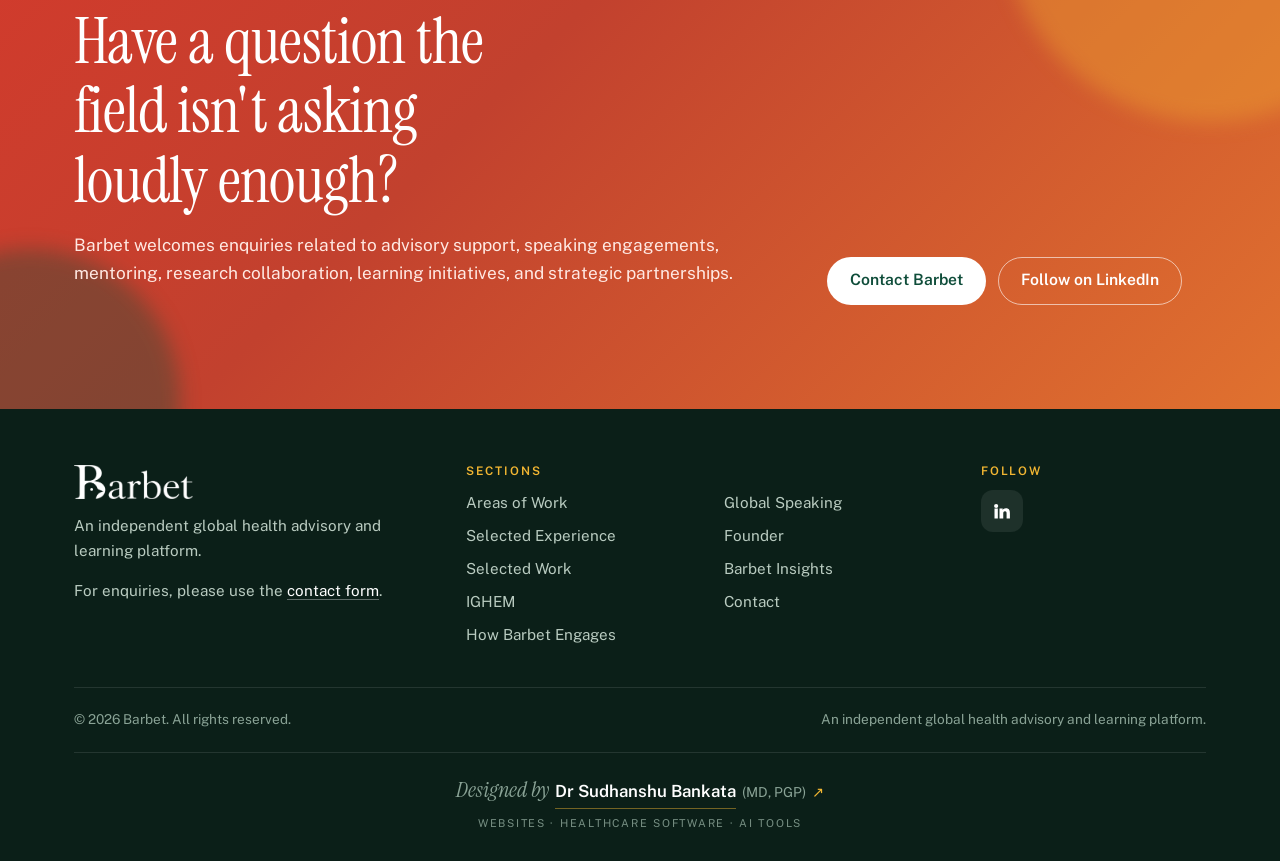
==== commit 4d8c7da3: "Add Designed by Dr Sudhanshu Bankata footer credit linking to lexmedix.in/services Co-Authored-By: C" ====
--- a/insights/index.html
+++ b/insights/index.html
@@ -22,7 +22,7 @@
   <link rel="preconnect" href="https://fonts.googleapis.com">
   <link rel="preconnect" href="https://fonts.gstatic.com" crossorigin>
   <link rel="stylesheet" href="https://fonts.googleapis.com/css2?family=Instrument+Serif:ital@0;1&family=Public+Sans:wght@300;400;500;600;700&display=swap">
-  <link rel="stylesheet" href="../assets/css/site.css">
+  <link rel="stylesheet" href="../assets/css/site.css?v=20ae2b24">
 </head>
 <body>
 <a class="skip-link" href="#main">Skip to content</a>
@@ -160,7 +160,8 @@
       <span>© <span data-year>2026</span> Barbet. All rights reserved.</span>
       <span>An independent global health advisory and learning platform.</span>
     </div>
-  </div>
+  <div class="made-by"><a class="mb" href="https://lexmedix.in/services/" target="_blank" rel="noopener" aria-label="Designed by Dr Sudhanshu Bankata (MD, PGP). Website, software and AI services at Lexmedix. Opens in a new tab"><span class="mb-main"><span class="mb-pre">Designed by</span> <span class="mb-name">Dr Sudhanshu Bankata</span> <span class="mb-cred">(MD, PGP)</span><span class="mb-arrow" aria-hidden="true">&#8599;</span></span><span class="mb-sub" aria-hidden="true">Websites &middot; Healthcare software &middot; AI tools</span></a></div>
+</div>
 </footer>
 <button class="to-top" aria-label="Back to top"><svg viewBox="0 0 24 24" fill="none" stroke="currentColor" stroke-width="2" stroke-linecap="round"><path d="M12 19V5M5 12l7-7 7 7"/></svg></button>
 <script src="../assets/js/site.js" defer></script>
--- a/assets/css/site.css
+++ b/assets/css/site.css
@@ -110,6 +110,7 @@
 .nav a { display: block; padding: 12px 4px; border-bottom: 1px solid var(--line); font-weight: 500; color: var(--ink); }
 .nav a:hover, .nav a.active { color: var(--crimson); }
 .nav .nav-cta { margin-top: 14px; }
+.nav .nav-cta a.btn { display: flex; color: #fff; border-bottom: 0; padding: 12px 22px; }
 
 /* ---------- Buttons ---------- */
 .btn {
@@ -538,7 +539,8 @@
   .nav a::after { content: ""; position: absolute; left: 9px; right: 9px; bottom: 2px; height: 2px; background: var(--crimson); transform: scaleX(0); transform-origin: left; transition: transform .25s; }
   .nav a:hover::after, .nav a.active::after { transform: scaleX(1); }
   .nav .nav-cta { margin: 0; }
-  .nav .nav-cta .btn { min-height: 42px; padding: 9px 18px; font-size: .9rem; }
+  .nav .nav-cta a.btn { display: inline-flex; min-height: 42px; padding: 9px 20px; font-size: .9rem; }
+  .nav .nav-cta a.btn::after { display: none; }
 }
 
 @media (min-width: 1150px) {
@@ -556,3 +558,19 @@
   body { background: #fff; }
   .section { padding: 24px 0; }
 }
+
+/* ---------- Designer credit ("Designed by", footer) ---------- */
+.made-by { margin-top: 22px; padding-top: 20px; border-top: 1px solid var(--mb-line); display: flex; justify-content: center; text-align: center; min-width: 0; }
+.made-by .mb { display: inline-flex; flex-direction: column; align-items: center; gap: 6px; min-height: 44px; justify-content: center; max-width: 100%; color: var(--mb-text); text-decoration: none; overflow-wrap: anywhere; }
+.made-by .mb:hover { text-decoration: none; color: var(--mb-text); }
+.made-by .mb-main { display: inline-flex; flex-wrap: wrap; align-items: baseline; justify-content: center; gap: 0 .4em; min-width: 0; }
+.made-by .mb-pre { font-family: var(--mb-pre-font); font-style: var(--mb-pre-style, normal); font-size: var(--mb-pre-size, 1.1rem); color: var(--mb-muted); letter-spacing: var(--mb-pre-ls, 0); text-transform: var(--mb-pre-tt, none); }
+.made-by .mb-name { font-family: var(--mb-name-font); font-weight: var(--mb-name-weight, 600); font-size: var(--mb-name-size, 1.05rem); letter-spacing: var(--mb-name-ls, 0); text-transform: var(--mb-name-tt, none); color: var(--mb-name-color, var(--mb-text)); padding-bottom: 2px; border-bottom: 1px solid var(--mb-rest); background: linear-gradient(var(--mb-accent), var(--mb-accent)) 0 100% / 0 2px no-repeat; transition: background-size .35s ease; }
+.made-by .mb-cred { font-family: var(--mb-cred-font, var(--mb-name-font)); font-size: .86rem; color: var(--mb-muted); }
+.made-by .mb-arrow { font-family: system-ui, "Segoe UI Symbol", sans-serif; color: var(--mb-accent); display: inline-block; transition: transform .25s ease; font-size: .95em; }
+.made-by .mb-sub { font-family: var(--mb-sub-font); font-size: .68rem; letter-spacing: .16em; text-transform: uppercase; color: var(--mb-muted); opacity: .85; }
+.made-by .mb:hover .mb-name, .made-by .mb:focus-visible .mb-name { background-size: 100% 2px; }
+.made-by .mb:hover .mb-arrow, .made-by .mb:focus-visible .mb-arrow { transform: translate(3px, -3px); }
+.made-by .mb:focus-visible { outline: 2px solid var(--mb-accent); outline-offset: 4px; border-radius: 4px; }
+@media (prefers-reduced-motion: reduce) { .made-by .mb-name, .made-by .mb-arrow { transition: none; } }
+.made-by { --mb-line: rgba(255,255,255,.1); --mb-text: #fff; --mb-muted: #8aa396; --mb-accent: var(--sun); --mb-rest: rgba(242,182,50,.45); --mb-pre-font: var(--serif); --mb-pre-style: italic; --mb-pre-size: 1.35rem; --mb-name-font: var(--sans); --mb-name-weight: 600; --mb-name-color: #fff; --mb-sub-font: var(--sans); }
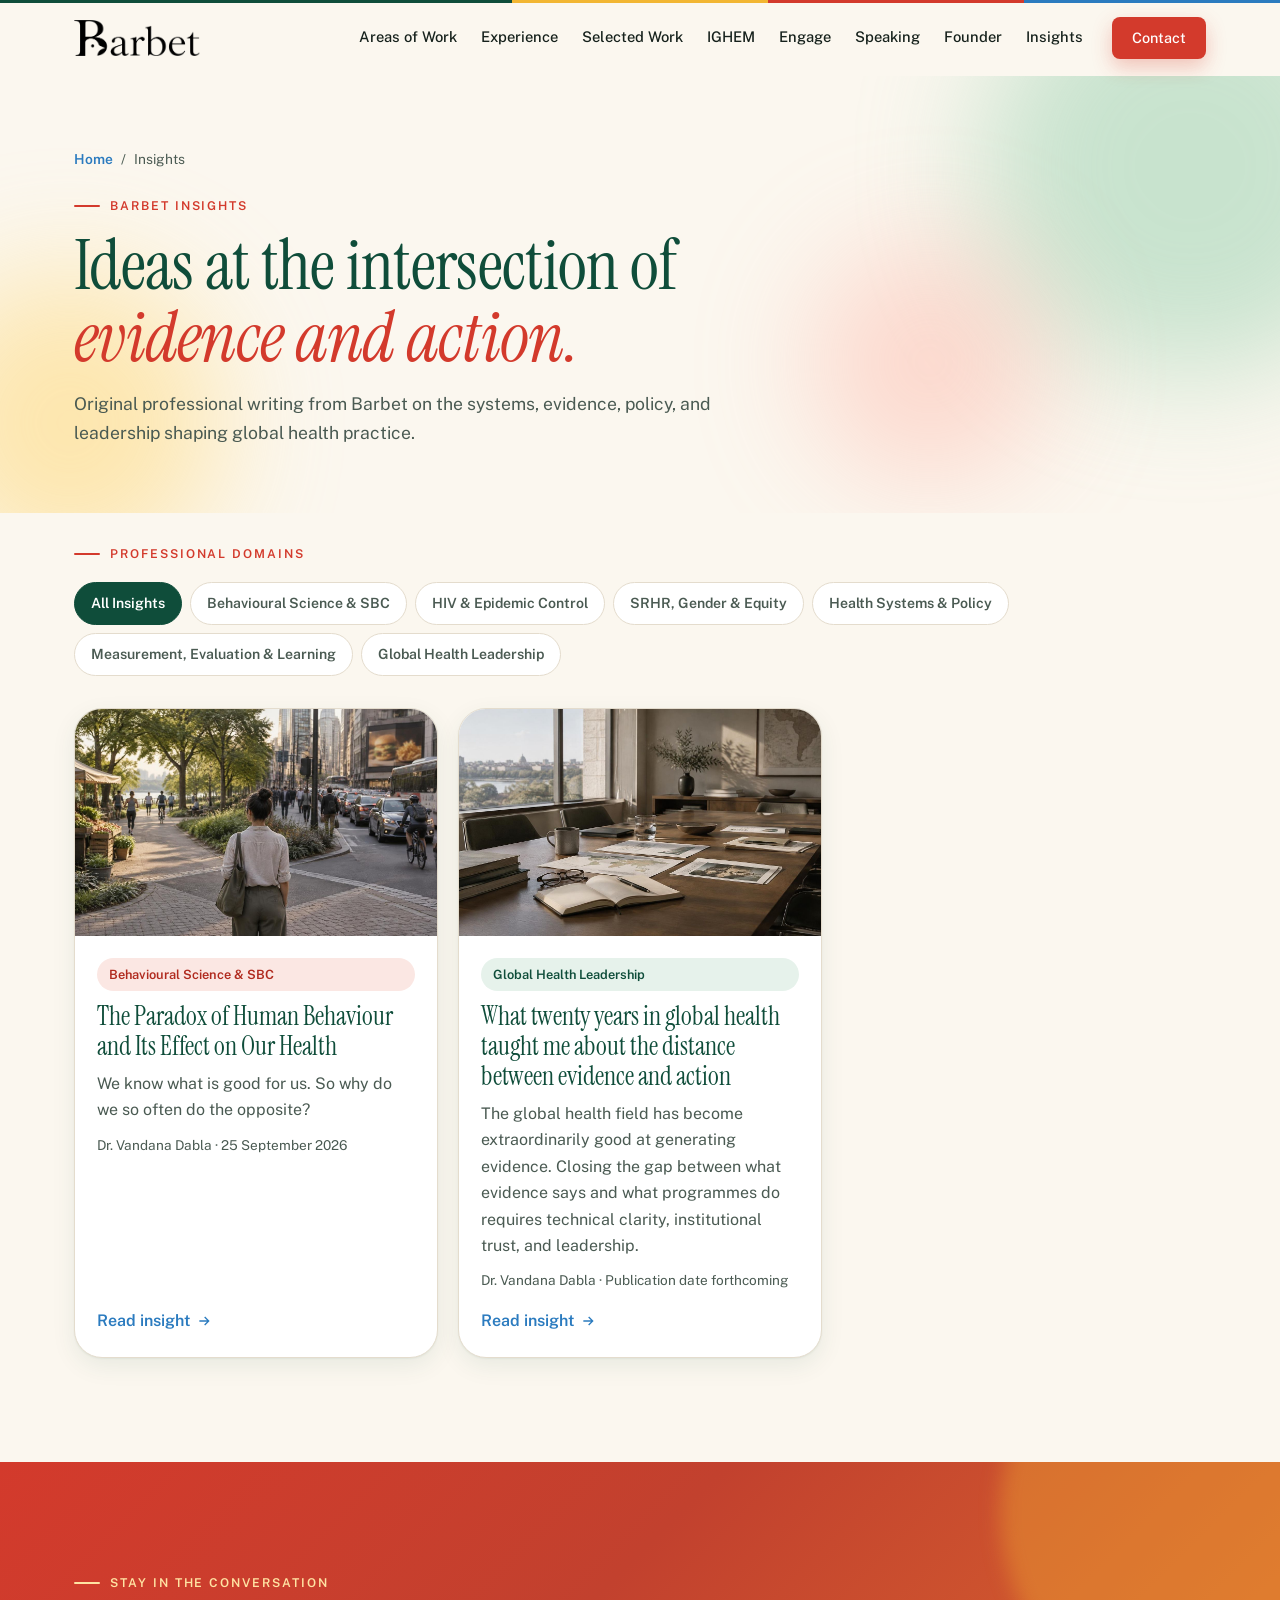
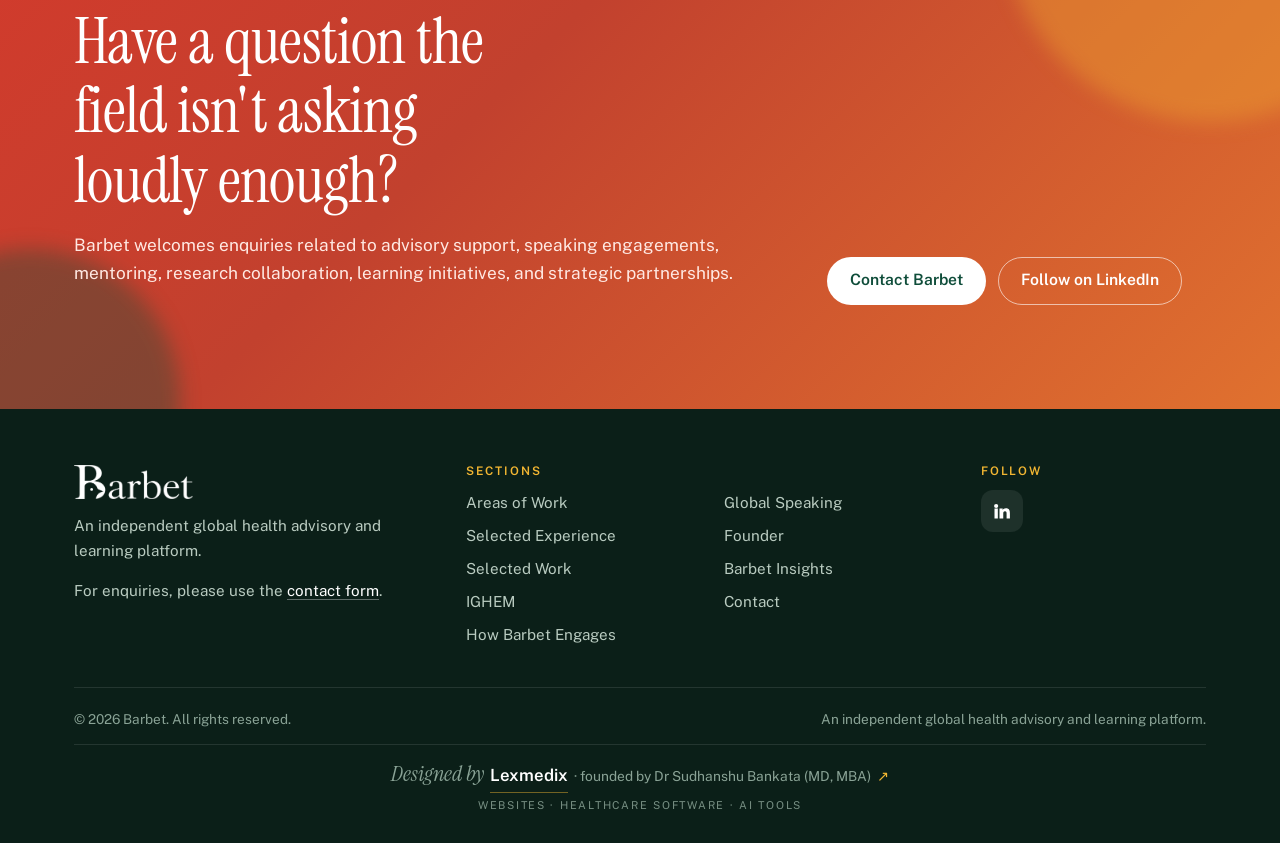
==== commit 0ba2d6fb: "Footer credit: Designed by Lexmedix, founded by Dr Sudhanshu Bankata (MD, MBA) Studio standard 11 as" ====
--- a/insights/index.html
+++ b/insights/index.html
@@ -22,7 +22,7 @@
   <link rel="preconnect" href="https://fonts.googleapis.com">
   <link rel="preconnect" href="https://fonts.gstatic.com" crossorigin>
   <link rel="stylesheet" href="https://fonts.googleapis.com/css2?family=Instrument+Serif:ital@0;1&family=Public+Sans:wght@300;400;500;600;700&display=swap">
-  <link rel="stylesheet" href="../assets/css/site.css?v=20ae2b24">
+  <link rel="stylesheet" href="../assets/css/site.css?v=d70c1a02">
 </head>
 <body>
 <a class="skip-link" href="#main">Skip to content</a>
@@ -160,7 +160,7 @@
       <span>© <span data-year>2026</span> Barbet. All rights reserved.</span>
       <span>An independent global health advisory and learning platform.</span>
     </div>
-  <div class="made-by"><a class="mb" href="https://lexmedix.in/services/" target="_blank" rel="noopener" aria-label="Designed by Dr Sudhanshu Bankata (MD, PGP). Website, software and AI services at Lexmedix. Opens in a new tab"><span class="mb-main"><span class="mb-pre">Designed by</span> <span class="mb-name">Dr Sudhanshu Bankata</span> <span class="mb-cred">(MD, PGP)</span><span class="mb-arrow" aria-hidden="true">&#8599;</span></span><span class="mb-sub" aria-hidden="true">Websites &middot; Healthcare software &middot; AI tools</span></a></div>
+  <div class="made-by"><a class="mb" href="https://lexmedix.in/services/" target="_blank" rel="noopener"><span class="mb-main"><span class="mb-pre">Designed by</span> <span class="mb-name">Lexmedix</span> <span class="mb-cred"><span class="mb-dot" aria-hidden="true">&middot; </span><span class="mb-sr">, </span>founded by Dr Sudhanshu Bankata (MD, MBA)</span><span class="mb-arrow" aria-hidden="true">&#8599;</span></span><span class="mb-sr">, </span><span class="mb-sub">Websites &middot; Healthcare software &middot; AI tools</span><span class="mb-sr"> (opens in a new tab)</span></a></div>
 </div>
 </footer>
 <button class="to-top" aria-label="Back to top"><svg viewBox="0 0 24 24" fill="none" stroke="currentColor" stroke-width="2" stroke-linecap="round"><path d="M12 19V5M5 12l7-7 7 7"/></svg></button>
--- a/assets/css/site.css
+++ b/assets/css/site.css
@@ -560,8 +560,8 @@
 }
 
 /* ---------- Designer credit ("Designed by", footer) ---------- */
-.made-by { margin-top: 22px; padding-top: 20px; border-top: 1px solid var(--mb-line); display: flex; justify-content: center; text-align: center; min-width: 0; }
-.made-by .mb { display: inline-flex; flex-direction: column; align-items: center; gap: 6px; min-height: 44px; justify-content: center; max-width: 100%; color: var(--mb-text); text-decoration: none; overflow-wrap: anywhere; }
+.made-by { margin-top: 14px; padding-top: 12px; border-top: 1px solid var(--mb-line); display: flex; justify-content: center; text-align: center; min-width: 0; }
+.made-by .mb { display: inline-flex; flex-direction: column; align-items: center; gap: 4px; min-height: 44px; justify-content: center; max-width: 100%; color: var(--mb-text); text-decoration: none; overflow-wrap: anywhere; position: relative; }
 .made-by .mb:hover { text-decoration: none; color: var(--mb-text); }
 .made-by .mb-main { display: inline-flex; flex-wrap: wrap; align-items: baseline; justify-content: center; gap: 0 .4em; min-width: 0; }
 .made-by .mb-pre { font-family: var(--mb-pre-font); font-style: var(--mb-pre-style, normal); font-size: var(--mb-pre-size, 1.1rem); color: var(--mb-muted); letter-spacing: var(--mb-pre-ls, 0); text-transform: var(--mb-pre-tt, none); }
@@ -569,8 +569,10 @@
 .made-by .mb-cred { font-family: var(--mb-cred-font, var(--mb-name-font)); font-size: .86rem; color: var(--mb-muted); }
 .made-by .mb-arrow { font-family: system-ui, "Segoe UI Symbol", sans-serif; color: var(--mb-accent); display: inline-block; transition: transform .25s ease; font-size: .95em; }
 .made-by .mb-sub { font-family: var(--mb-sub-font); font-size: .68rem; letter-spacing: .16em; text-transform: uppercase; color: var(--mb-muted); opacity: .85; }
+.made-by .mb-sr { position: absolute; width: 1px; height: 1px; margin: -1px; padding: 0; overflow: hidden; clip: rect(0 0 0 0); white-space: nowrap; border: 0; }
 .made-by .mb:hover .mb-name, .made-by .mb:focus-visible .mb-name { background-size: 100% 2px; }
 .made-by .mb:hover .mb-arrow, .made-by .mb:focus-visible .mb-arrow { transform: translate(3px, -3px); }
 .made-by .mb:focus-visible { outline: 2px solid var(--mb-accent); outline-offset: 4px; border-radius: 4px; }
 @media (prefers-reduced-motion: reduce) { .made-by .mb-name, .made-by .mb-arrow { transition: none; } }
+@media (max-width: 480px) { .made-by .mb-dot { display: none; } .made-by .mb-sub { position: absolute; width: 1px; height: 1px; margin: -1px; padding: 0; overflow: hidden; clip: rect(0 0 0 0); white-space: nowrap; border: 0; } }
 .made-by { --mb-line: rgba(255,255,255,.1); --mb-text: #fff; --mb-muted: #8aa396; --mb-accent: var(--sun); --mb-rest: rgba(242,182,50,.45); --mb-pre-font: var(--serif); --mb-pre-style: italic; --mb-pre-size: 1.35rem; --mb-name-font: var(--sans); --mb-name-weight: 600; --mb-name-color: #fff; --mb-sub-font: var(--sans); }
